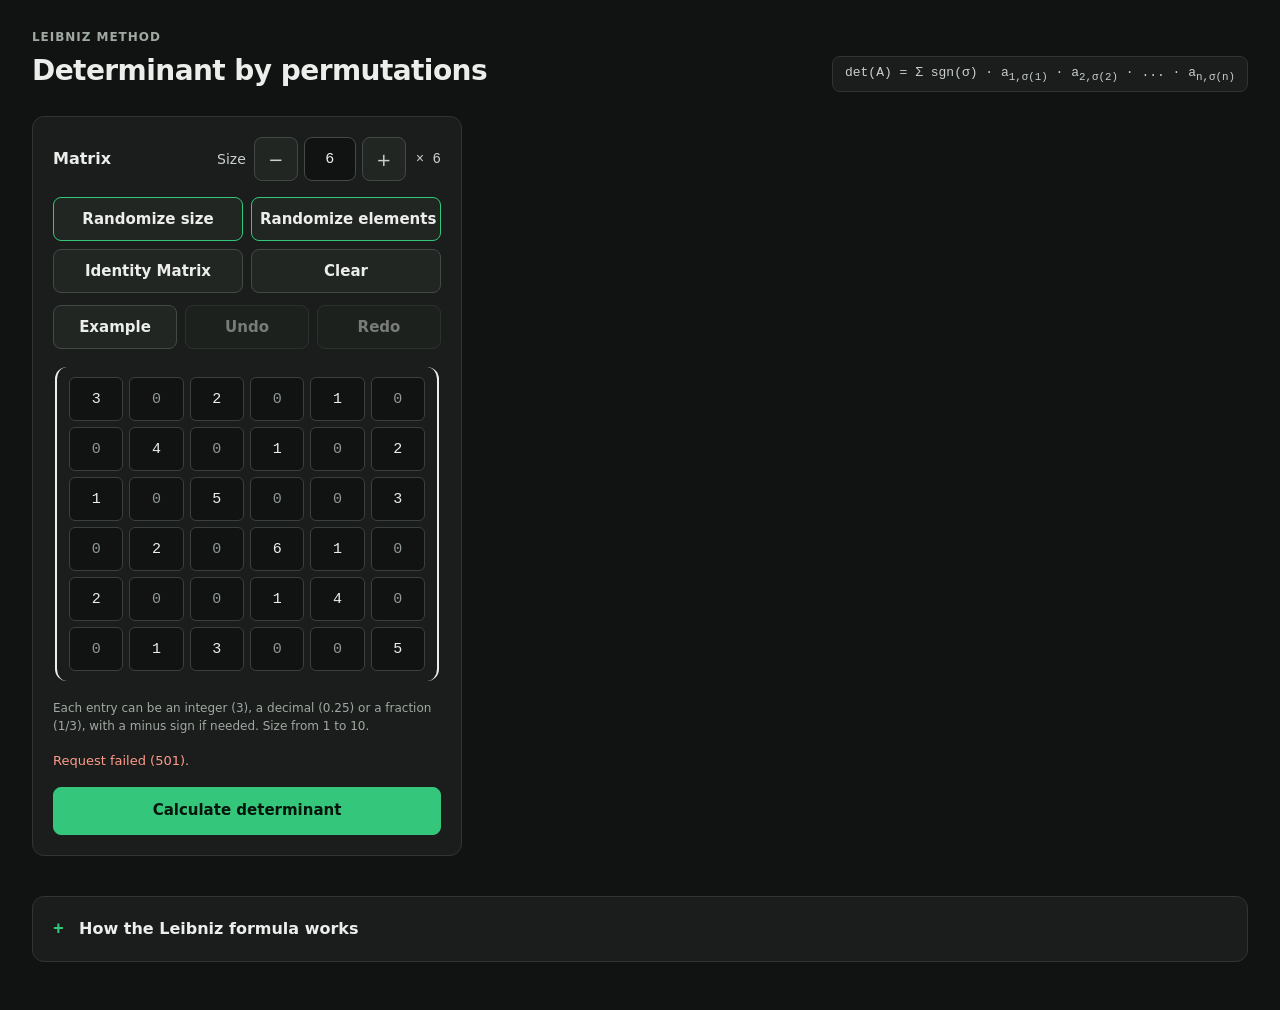
==== determinant-app/static/index.html @ 1ef82ac1 "Add files via upload" ====
<!doctype html>
<!-- Single page UI for the Leibniz determinant viewer. Markup only: script.js (jQuery) looks elements up
     by id and fills them, toggling the hidden attribute to show or hide blocks; style.css provides all styling,
     including the layout variables script.js sets at runtime. Ids driven by script.js are noted per section. -->
<html lang="en">
<head>
<meta charset="utf-8">
<meta name="viewport" content="width=device-width, initial-scale=1">
<meta name="color-scheme" content="dark">
<title>Leibniz Determinant</title>
<link rel="icon" href="data:,">
<link rel="stylesheet" href="style.css">
</head>
<body>
<div class="app">
  <!-- Masthead: static title and the Leibniz formula. Not touched by script.js. -->
  <header class="masthead">
    <div>
      <div class="eyebrow">Leibniz method</div>
      <h1>Determinant by permutations</h1>
    </div>
    <div class="formula" aria-label="Leibniz formula">det(A) = &Sigma; sgn(&sigma;) &middot; a<sub>1,&sigma;(1)</sub> &middot; a<sub>2,&sigma;(2)</sub> &middot; ... &middot; a<sub>n,&sigma;(n)</sub></div>
  </header>

  <!-- Hero result: determinant (#det-value, #det-alt), count chips (#chips), stale badge and fraction/decimal toggle (#mode-seg). Filled by renderResult(); hidden until a calculation succeeds. -->
  <section class="hero" id="result" aria-live="polite" aria-labelledby="hero-label" hidden>
    <div class="hero-main">
      <div class="hero-label">
        <span id="hero-label">Determinant</span>
        <span class="badge" id="hero-stale" hidden>Out of date, press Calculate</span>
      </div>
      <div class="hero-value"><span class="eq">det(A) =</span><output id="det-value"></output></div>
      <div class="hero-alt" id="det-alt" hidden></div>
    </div>
    <div class="hero-side">
      <div class="chips" id="chips"></div>
      <div class="mode" id="mode-wrap" hidden>
        <div class="mode-row">
          <span>Show values as</span>
          <div class="segmented" id="mode-seg" role="group" aria-label="Number format">
            <button type="button" data-mode="frac" aria-pressed="false">Fractions</button>
            <button type="button" data-mode="dec" aria-pressed="false">Decimals</button>
          </div>
        </div>
        <div class="note" id="mode-note"></div>
      </div>
    </div>
  </section>

  <div class="layout">
    <div class="left" id="left">
      <!-- Matrix card: size control, toolbar and the grid. Cells are inputs built by buildGrid(); layout() sizes them; refreshGrid() marks the cells picked by the selected term. -->
      <section class="card" aria-labelledby="matrix-title">
        <div class="card-head">
          <h2 id="matrix-title">Matrix</h2>
          <div class="size-control">
            <label for="size">Size</label>
            <button type="button" class="btn icon" id="size-down" aria-label="Decrease size">&minus;</button>
            <input id="size" class="size-input" type="text" inputmode="numeric" maxlength="2" value="6" aria-label="Matrix size, 1 to 10" autocomplete="off">
            <button type="button" class="btn icon" id="size-up" aria-label="Increase size">+</button>
            <span class="size-mult" id="size-mult">&times; 6</span>
          </div>
        </div>

        <!-- Toolbar: randomize, identity, clear, example, undo and redo buttons (#btn-*), wired at the bottom of script.js. -->
        <div class="toolbar">
          <button type="button" class="btn accent-outline" id="btn-rand-size">Randomize size</button>
          <button type="button" class="btn accent-outline" id="btn-rand-elements">Randomize elements</button>
          <button type="button" class="btn" id="btn-identity">Identity Matrix</button>
          <button type="button" class="btn" id="btn-clear">Clear</button>
        </div>
        <div class="toolbar toolbar-sub">
          <button type="button" class="btn" id="btn-example">Example</button>
          <button type="button" class="btn" id="btn-undo" aria-label="Undo (Ctrl+Z)" title="Undo (Ctrl+Z)" disabled>Undo</button>
          <button type="button" class="btn" id="btn-redo" aria-label="Redo (Ctrl+Y)" title="Redo (Ctrl+Y)" disabled>Redo</button>
        </div>

        <!-- Matrix grid: #matrix is filled by buildGrid() with n x n .cell inputs; its column count comes from the --n variable. -->
        <div class="matrix-wrap">
          <div class="matrix-bracket" id="matrix-bracket">
            <div class="matrix" id="matrix" role="group" aria-label="Matrix entries"></div>
          </div>
        </div>

        <p class="hint">Each entry can be an integer (3), a decimal (0.25) or a fraction (1/3), with a minus sign if needed. Size from 1 to 10.</p>
        <p class="error" id="error" role="alert" hidden></p>
        <p class="stale" id="stale" hidden>Edited since the last calculation. Press Calculate to refresh the result and steps.</p>
        <p class="pickline" id="picked" hidden><span class="swatch"></span><span id="picked-text"></span></p>

        <!-- Progress and cancel block: #progress is shown by startProgress() when a calculation runs past 300 ms and polls the progress API; #btn-cancel cancels; #cancelled reports the outcome. -->
        <p class="notice" id="cancelled" hidden>Calculation cancelled.</p>
        <button type="button" class="btn primary wide" id="btn-calc" title="Ctrl+Enter">Calculate determinant</button>
        <div class="progress" id="progress" hidden>
          <div class="progress-track" role="progressbar" aria-label="Calculation progress" aria-valuemin="0" aria-valuemax="100" aria-valuenow="0" id="progress-bar"><div class="progress-fill" id="progress-fill"></div></div>
          <div class="progress-row"><span id="progress-text">Calculating</span><button type="button" class="btn" id="btn-cancel">Cancel</button></div>
        </div>
      </section>

    </div>

    <!-- Steps card: the permutation viewer. Hidden until a result exists; renderResult() shows it and loadPage() fills it through renderSteps(). -->
    <section class="card steps" id="viewer" aria-labelledby="steps-title" hidden>
      <div class="card-head baseline">
        <h2 id="steps-title">Permutation steps</h2>
        <span class="muted" id="steps-sub"></span>
      </div>

      <!-- Step controls: rows per page (#size-seg) and the nonzero-only switch (#nz-switch). Both reload page 1 via loadPage(). -->
      <div class="controls">
        <div class="control">
          <span>Rows per page</span>
          <div class="segmented" id="size-seg" role="group" aria-label="Rows per page">
            <button type="button" data-size="100" aria-pressed="true">100</button>
            <button type="button" data-size="250" aria-pressed="false">250</button>
            <button type="button" data-size="500" aria-pressed="false">500</button>
            <button type="button" data-size="1000" aria-pressed="false">1,000</button>
          </div>
        </div>
        <div class="switch-wrap">
          <button type="button" class="switch" id="nz-switch" role="switch" aria-checked="false">
            <span class="track"><span class="knob"></span></span>
            <span>Nonzero terms only</span>
          </button>
        </div>
      </div>

      <!-- Jump box: type a permutation to open its page; jumpToPermutation() ranks it in the browser and reports problems in #jump-note. -->
      <div class="jump-perm">
        <label for="jump-perm">Go to permutation</label>
        <input id="jump-perm" type="text" inputmode="numeric" maxlength="40" placeholder="e.g. 3 1 2" autocomplete="off" spellcheck="false">
        <button type="button" class="btn" id="jump-go">Go</button>
        <span class="note" id="jump-note" role="status"></span>
      </div>

      <!-- Strip: 40 bars of subtotals across all terms, filled by renderStrip(). Clicking a bar loads the page containing that slice. -->
      <div class="strip-wrap" id="strip-wrap">
        <div class="note" id="strip-caption"></div>
        <div class="strip" id="strip"></div>
      </div>

      <!-- Detail panel: factors, product and term of the selected row, filled by renderDetail(). -->
      <div class="detail" id="detail" aria-live="polite">
        <div class="detail-head">
          <strong id="detail-title"></strong>
          <span class="mono muted-strong" id="detail-meta"></span>
        </div>
        <div class="factor-chips" id="detail-chips"></div>
        <div class="mono detail-line" id="detail-line"></div>
        <div class="note" id="detail-zero" hidden>One factor is zero, so this term contributes nothing to the sum.</div>
      </div>

      <!-- Terms table: #steps-body holds one page of row buttons built by renderSteps(); the column widths come from the --idx-w, --perm-w, --term-w, --min-w and --table-h variables it sets. -->
      <div class="table-box" id="table-box">
        <div class="table-inner" id="table-inner">
          <div class="row head" aria-hidden="true">
            <span class="r">#</span>
            <span class="perm">Permutation</span>
            <span class="sg">Sign</span>
            <span class="prod">Product</span>
            <span class="r">Term</span>
          </div>
          <div class="body" id="steps-body" role="group" aria-label="Permutation terms. Use the up and down arrow keys to move between rows."></div>
        </div>
        <div class="loading" id="loading" hidden>Loading</div>
      </div>

      <!-- Export row: copy the visible page (#btn-copy) or download the CSV (#btn-export); messages go to #export-note. -->
      <div class="export-row">
        <button type="button" class="btn" id="btn-copy">Copy this page</button>
        <button type="button" class="btn" id="btn-export">Download CSV</button>
        <span class="note" id="export-note" role="status"></span>
      </div>

      <!-- Pager: first, previous, page box, next, last, plus the shown range and running total. State is set at the end of renderSteps(). -->
      <div class="pager-row">
        <nav class="pager" aria-label="Step pagination">
          <button type="button" class="btn" id="pg-first">First</button>
          <button type="button" class="btn" id="pg-prev">Previous</button>
          <label class="jump">Page
            <input id="pg-input" type="text" inputmode="numeric" maxlength="7" aria-label="Go to page" autocomplete="off">
            of <span id="pg-total">1</span>
          </label>
          <button type="button" class="btn" id="pg-next">Next</button>
          <button type="button" class="btn" id="pg-last">Last</button>
        </nav>
        <div class="range">
          <div id="range"></div>
          <div class="mono" id="running"></div>
        </div>
      </div>
    </section>
  </div>
    <!-- Teaching panel: collapsible explanation of the formula. renderLearn() fills #learn-term, #learn-expansion and #growth. -->
    <section class="card learn" id="learn" aria-labelledby="learn-title">
      <details id="learn-details">
        <summary><h2 id="learn-title">How the Leibniz formula works</h2></summary>
        <div class="learn-body">
          <ol class="learn-steps">
            <li>Choose one entry from every row so that no two chosen entries share a column. Each such choice is a permutation: the list of column numbers, one per row.</li>
            <li>Multiply the chosen entries. That product is the permutation's term, apart from its sign.</li>
            <li>Count the inversions: pairs of rows where the earlier row picked a later column. An even count gives a plus sign, an odd count a minus sign.</li>
            <li>Add up the signed terms for all n! permutations. The sum is the determinant.</li>
          </ol>
          <div class="learn-block" id="learn-term"></div>
          <div class="learn-block" id="learn-expansion"></div>
          <div class="learn-block">
            <h3>Why this method gets slow</h3>
            <p class="note">There are n! permutations, so the work grows faster than any power of n. Gaussian elimination needs roughly n&sup3; operations, which is why this app uses elimination only as a cross-check.</p>
            <div class="growth" id="growth"></div>
          </div>
        </div>
      </details>
    </section>
</div>

<script src="jquery.min.js"></script>
<script src="script.js"></script>
</body>
</html>
---- determinant-app/static/style.css ----
/* Styles for the Leibniz determinant page (index.html), a dark green theme.
   All colors, fonts and sizes that change come from CSS variables declared on :root below.
   Some layout variables (--left-w, --gap, --cell-font, --idx-w, --perm-w, --term-w, --min-w, --table-h)
   are only defaults: script.js overwrites them on the document element at runtime as the matrix size and
   the loaded rows change, and sets --n on #matrix. At 720px and narrower, the last media query
   reflows the table rows and tightens padding for phones. */
:root {
  color-scheme: dark;
  /* Surfaces, from page background up to raised panels, and border strengths */
  --bg: #111312;
  --surface: #1a1d1b;
  --surface-2: #222623;
  --surface-3: #262b28;
  --inset: #151816;
  --border: #2f3531;
  --border-strong: #434a45;
  --field-border: #3a413c;
  /* Text tones from primary to muted; --zero dims terms that are zero */
  --text: #eceeec;
  --text-soft: #c9d0cb;
  --muted: #a0a9a2;
  --zero: #8f9992;
  /* Green accent for actions and selection, and its ink and focus-ring colors */
  --accent: #34c77b;
  --accent-ink: #06150c;
  --accent-focus: #7be0ab;
  /* Status colors: positive and negative terms, warnings, errors */
  --pos: #5fd38d;
  --neg: #f28b6e;
  --warn: #f2c46b;
  --danger: #ff9b8a;
  /* Font stacks */
  --sans: system-ui, -apple-system, "Segoe UI", Roboto, sans-serif;
  --mono: ui-monospace, "SF Mono", Menlo, Consolas, "Liberation Mono", monospace;
  /* Layout defaults that script.js overrides: matrix card width, cell gap and font, table column widths, min table width, table height */
  --left-w: 430px;
  --gap: 6px;
  --cell-font: 15px;
  --idx-w: 64px;
  --perm-w: 130px;
  --term-w: 110px;
  --min-w: 640px;
  --table-h: 420px;
}

/* Base resets and shared defaults */
* { box-sizing: border-box; }

[hidden] { display: none !important; }

body {
  margin: 0;
  background: var(--bg);
  color: var(--text);
  font: 15px/1.5 var(--sans);
}

button, input, select { font: inherit; color: inherit; }

button:focus-visible,
input:focus-visible {
  outline: 2px solid var(--accent-focus);
  outline-offset: 2px;
}

button:disabled { opacity: 0.45; cursor: not-allowed; }

.mono { font-family: var(--mono); }

/* Page shell */
.app {
  min-height: 100vh;
  padding: 28px 32px 48px;
  display: flex;
  flex-direction: column;
  gap: 24px;
}

/* Masthead: title and formula */
.masthead {
  display: flex;
  flex-wrap: wrap;
  align-items: flex-end;
  justify-content: space-between;
  gap: 16px;
}
.eyebrow { font-size: 12px; font-weight: 600; letter-spacing: 0.08em; text-transform: uppercase; color: var(--muted); }
h1 { margin: 4px 0 0; font-size: 28px; font-weight: 700; letter-spacing: -0.02em; }
h2 { margin: 0; font-size: 16px; font-weight: 600; }
.formula {
  font: 13px var(--mono);
  color: var(--text-soft);
  background: var(--surface);
  border: 1px solid var(--border);
  border-radius: 8px;
  padding: 8px 12px;
}

/* Two column layout: matrix card on the left, steps card filling the rest */
.layout { display: flex; flex-wrap: wrap; gap: 24px; align-items: flex-start; }

.left {
  flex: 0 1 var(--left-w);
  min-width: min(100%, 360px);
  max-width: 100%;
  display: flex;
  flex-direction: column;
  gap: 24px;
}

/* Card container shared by matrix, steps and teaching panel */
.card {
  background: var(--surface);
  border: 1px solid var(--border);
  border-radius: 12px;
  padding: 20px;
  display: flex;
  flex-direction: column;
  gap: 16px;
}

.steps { flex: 999 1 520px; min-width: 0; }

.card-head { display: flex; flex-wrap: wrap; align-items: center; justify-content: space-between; gap: 12px; }
.card-head.baseline { align-items: baseline; }
.muted { color: var(--muted); font-size: 13px; }
.muted-strong { color: var(--text-soft); font-size: 13px; }
.note { font-size: 12px; color: var(--muted); }

/* Buttons */
.btn {
  min-height: 44px;
  padding: 0 16px;
  background: var(--surface-2);
  border: 1px solid var(--border-strong);
  border-radius: 8px;
  cursor: pointer;
}
.btn:hover:not(:disabled) { border-color: var(--accent); }
.btn.accent-outline { border-color: var(--accent); font-weight: 600; }
.btn.icon { width: 44px; padding: 0; font-size: 18px; }
.btn.primary { background: var(--accent); border-color: var(--accent); color: var(--accent-ink); font-weight: 700; min-height: 48px; }
.btn.primary:hover:not(:disabled) { filter: brightness(1.08); }
.btn.wide { width: 100%; }

/* Size control and text inputs */
.size-control { display: flex; align-items: center; gap: 6px; font-size: 14px; color: var(--text-soft); }
.size-control label { margin-right: 2px; }
.size-input, .jump input, .jump-perm input {
  height: 44px;
  text-align: center;
  font: 500 15px var(--mono);
  background: var(--bg);
  color: var(--text);
  border: 1px solid var(--border-strong);
  border-radius: 8px;
}
.size-input { width: 52px; }
.size-input[aria-invalid="true"] { border-color: var(--danger); }
.size-mult { font-family: var(--mono); margin-left: 4px; }

/* Matrix toolbar grids */
.toolbar { display: grid; grid-template-columns: repeat(2, minmax(0, 1fr)); gap: 8px; }
.toolbar .btn { width: 100%; height: 44px; padding-left: 8px; padding-right: 8px; white-space: nowrap; font-weight: 600; font-size: 15px; }
.toolbar-sub { grid-template-columns: repeat(3, minmax(0, 1fr)); margin-top: -4px; }

/* Matrix bracket and grid; column count comes from --n */
.matrix-wrap { padding: 2px; }
.matrix-bracket {
  width: 100%;
  padding: 10px 12px;
  border-left: 2px solid var(--text);
  border-right: 2px solid var(--text);
  border-radius: 12px;
}
.matrix { display: grid; grid-template-columns: repeat(var(--n, 6), minmax(0, 1fr)); gap: var(--gap); }

/* Matrix cells and their states (zero, picked by the selected term, invalid) */
.cell {
  width: 100%;
  min-width: 0;
  height: 44px;
  padding: 0;
  text-align: center;
  font: 500 var(--cell-font) var(--mono);
  background: var(--bg);
  color: var(--text);
  border: 1px solid var(--field-border);
  border-radius: 6px;
}
.cell.zero { color: var(--zero); }
.cell.picked { background: var(--accent); border-color: var(--accent); color: var(--accent-ink); font-weight: 700; }
.cell.invalid { border-color: var(--danger); color: var(--danger); }

/* Messages under the matrix: hint, error, stale warning, picked-cell legend */
.hint { margin: 0; font-size: 12px; color: var(--muted); }
.error { margin: 0; font-size: 13px; color: var(--danger); }
.stale { margin: 0; font-size: 13px; color: var(--warn); }
.pickline { margin: 0; display: flex; align-items: center; gap: 8px; font-size: 13px; color: var(--text-soft); }
.swatch { width: 14px; height: 14px; border-radius: 4px; background: var(--accent); flex: none; }

/* Hero result: determinant value, stale badge, chips */
.hero {
  display: flex;
  flex-wrap: wrap;
  align-items: center;
  justify-content: space-between;
  gap: 20px 32px;
  padding: 22px 28px;
  background: color-mix(in srgb, var(--accent) 9%, var(--surface));
  border: 1px solid color-mix(in srgb, var(--accent) 45%, var(--border));
  border-radius: 14px;
  transition: opacity 0.15s;
}
.hero-main { flex: 1 1 360px; min-width: 0; display: flex; flex-direction: column; gap: 6px; }
.hero-label { display: flex; flex-wrap: wrap; align-items: center; gap: 10px; font-size: 13px; font-weight: 600; letter-spacing: 0.04em; text-transform: uppercase; color: var(--text-soft); }
.badge { font-size: 12px; font-weight: 600; letter-spacing: 0; text-transform: none; padding: 3px 10px; border-radius: 999px; background: color-mix(in srgb, var(--warn) 18%, var(--surface)); color: var(--warn); }
.hero-value { display: flex; flex-wrap: wrap; align-items: baseline; gap: 6px 16px; min-width: 0; }
.eq { font: 500 22px var(--mono); color: var(--muted); }
#det-value {
  font: 700 56px/1.1 var(--mono);
  letter-spacing: -0.02em;
  overflow-wrap: anywhere;
  min-width: 0;
}
.hero-alt { font: 500 15px var(--mono); color: var(--text-soft); }
.hero-side { flex: 0 1 420px; display: flex; flex-direction: column; gap: 12px; align-items: flex-start; }
.hero.outdated #det-value, .hero.outdated .hero-alt { opacity: 0.45; }
body.busy .hero { opacity: 0.6; }
.chips { display: flex; flex-wrap: wrap; gap: 8px; }
.chip { font-size: 12px; padding: 4px 10px; border-radius: 999px; background: var(--surface-3); color: var(--text-soft); }

/* Fraction and decimal toggle and the segmented button style */
.mode { display: flex; flex-direction: column; gap: 8px; }
.mode-row, .control { display: flex; align-items: center; gap: 10px; font-size: 13px; color: var(--text-soft); }

.segmented { display: flex; border: 1px solid var(--border-strong); border-radius: 8px; overflow: hidden; }
.segmented button {
  min-height: 44px;
  min-width: 52px;
  padding: 0 12px;
  border: 0;
  background: var(--surface-2);
  font-weight: 600;
  font-size: 13px;
  cursor: pointer;
}
.segmented button[aria-pressed="true"] { background: var(--accent); color: var(--accent-ink); }

/* Step controls: rows per page and the nonzero switch */
.controls { display: flex; flex-wrap: wrap; align-items: center; justify-content: space-between; gap: 12px 24px; }
.switch-wrap { display: flex; flex-direction: column; align-items: flex-end; }
.switch { display: flex; align-items: center; gap: 10px; min-height: 44px; padding: 0 4px; background: transparent; border: 0; font-size: 14px; cursor: pointer; }
.track { position: relative; width: 40px; height: 24px; border-radius: 999px; background: #6b736d; flex: none; }
.knob { position: absolute; top: 3px; left: 3px; width: 18px; height: 18px; border-radius: 50%; background: #fff; transition: left 0.12s; }
.switch[aria-checked="true"] .track { background: var(--accent); }
.switch[aria-checked="true"] .knob { left: 19px; }

/* Strip of subtotal bars */
.strip-wrap { display: flex; flex-direction: column; gap: 6px; }
.strip { display: flex; gap: 3px; height: 64px; border-bottom: 1px solid var(--border-strong); }
.bar {
  flex: 1 1 0;
  min-width: 0;
  padding: 0;
  border: 0;
  border-radius: 3px;
  background: transparent;
  cursor: pointer;
  display: flex;
  flex-direction: column;
}
.bar.on { background: color-mix(in srgb, var(--accent) 18%, var(--surface)); }
.bar .half { flex: 1; display: flex; }
.bar .up { align-items: flex-end; }
.bar .down { align-items: flex-start; }
.bar i { display: block; width: 100%; }
.bar .up i { background: var(--pos); border-radius: 2px 2px 0 0; }
.bar .down i { background: var(--neg); border-radius: 0 0 2px 2px; }

/* Detail panel for the selected term */
.detail {
  border: 1px solid var(--border);
  border-radius: 8px;
  background: var(--inset);
  padding: 14px 16px;
  display: flex;
  flex-direction: column;
  gap: 10px;
}
.detail-head { display: flex; flex-wrap: wrap; align-items: baseline; justify-content: space-between; gap: 6px 16px; font-size: 13px; }
.factor-chips { display: flex; flex-wrap: wrap; gap: 6px; }
.factor-chips span { font: 500 12px var(--mono); padding: 4px 8px; border-radius: 6px; background: var(--surface-3); }
.factor-chips span.z { color: var(--zero); }
.detail-line { font-size: 13px; font-weight: 500; overflow-wrap: anywhere; }
.detail-line b { font-weight: 700; }

/* Terms table: header, row buttons, columns sized by script.js variables, loading overlay */
.table-box { position: relative; border: 1px solid var(--border); border-radius: 8px; overflow-x: auto; }
.table-inner { min-width: var(--min-w); }
.row {
  display: grid;
  grid-template-columns: var(--idx-w) var(--perm-w) 32px minmax(100px, 1fr) var(--term-w);
  gap: 10px;
  padding: 0 14px;
  align-items: center;
}
.row .r { text-align: right; padding-right: 10px; }
button.row .r { color: var(--muted); }
.row.head {
  height: 36px;
  background: var(--surface-2);
  font-size: 12px;
  font-weight: 600;
  color: var(--muted);
  border-radius: 8px 8px 0 0;
}
.body { max-height: var(--table-h); overflow-y: auto; }
button.row {
  width: 100%;
  min-height: 40px;
  text-align: left;
  white-space: nowrap;
  border: 0;
  border-bottom: 1px solid var(--surface-3);
  background: var(--surface);
  font: 500 13px var(--mono);
  cursor: pointer;
}
button.row:hover { background: color-mix(in srgb, var(--accent) 7%, var(--surface)); }
button.row.on { background: color-mix(in srgb, var(--accent) 18%, var(--surface)); }
button.row.zero { color: var(--zero); font-weight: 400; }
.row .prod, .row .term { min-width: 0; overflow: hidden; text-overflow: ellipsis; }
.row .term { text-align: right; font-weight: 700; }
.row .pos { color: var(--pos); font-weight: 700; }
.row .neg { color: var(--neg); font-weight: 700; }
.row.zero .pos, .row.zero .neg { color: var(--zero); }

.loading { position: absolute; inset: 0; display: grid; place-items: center; background: color-mix(in srgb, var(--surface) 70%, transparent); color: var(--muted); }

/* Pager and range text */
.pager-row { display: flex; flex-wrap: wrap; align-items: center; justify-content: space-between; gap: 12px 24px; }
.pager { display: flex; flex-wrap: wrap; align-items: center; gap: 8px; }
.jump { display: flex; align-items: center; gap: 6px; padding: 0 6px; font-size: 14px; color: var(--text-soft); }
.jump input { width: 64px; font-size: 14px; }
.range { font-size: 13px; color: var(--text-soft); text-align: right; }
.range .mono { overflow-wrap: anywhere; }

/* Busy state while a calculation runs */
body.busy #btn-calc { opacity: 0.6; cursor: progress; }

/* Jump box and export row */
.jump-perm, .export-row { display: flex; flex-wrap: wrap; align-items: center; gap: 8px 10px; font-size: 14px; color: var(--text-soft); }
.jump-perm input { width: 150px; font-size: 14px; }
.export-row .note, .jump-perm .note { flex: 1 1 200px; }
.jump-perm .note.bad { color: var(--warn); }

/* Teaching panel */
.learn { margin-top: 16px; }
.learn summary { cursor: pointer; list-style: none; display: flex; align-items: center; gap: 10px; }
.learn summary::-webkit-details-marker { display: none; }
.learn summary::before { content: "+"; font: 700 18px var(--mono); color: var(--accent); width: 16px; }
.learn details[open] summary::before { content: "-"; }
.learn h2 { margin: 0; }
.learn h3 { margin: 0 0 6px; font-size: 14px; }
.learn-body { display: flex; flex-direction: column; gap: 18px; margin-top: 16px; font-size: 14px; color: var(--text-soft); }
.learn-steps { margin: 0; padding-left: 20px; display: flex; flex-direction: column; gap: 6px; }
.learn-block { padding: 12px 14px; border: 1px solid var(--border); border-radius: 8px; background: var(--inset); }
.learn-block:empty { display: none; }
.learn-block p { margin: 0 0 8px; overflow-wrap: anywhere; }
.ex-row { display: flex; flex-wrap: wrap; gap: 4px 12px; font: 500 13px var(--mono); padding: 4px 0; border-bottom: 1px solid var(--surface-3); }
.ex-row .pos { color: var(--pos); font-weight: 700; }
.ex-row .neg { color: var(--neg); font-weight: 700; }
.ex-row.zero { color: var(--zero); }
.ex-sum { padding-top: 8px; font: 700 13px var(--mono); color: var(--text); overflow-wrap: anywhere; }
.growth { display: grid; grid-template-columns: repeat(auto-fill, minmax(120px, 1fr)); gap: 6px; margin-top: 8px; }
.growth div { padding: 6px 8px; border-radius: 6px; background: var(--surface-3); font: 500 12px var(--mono); }
.growth div.now { outline: 1px solid var(--accent); color: var(--text); }

/* Progress bar and cancel row */
.progress { display: flex; flex-direction: column; gap: 8px; }
.progress-track { height: 6px; border-radius: 3px; background: var(--surface-3); overflow: hidden; }
.progress-fill { height: 100%; width: 0; background: var(--accent); transition: width 0.2s linear; }
.progress-row { display: flex; align-items: center; justify-content: space-between; gap: 12px; font-size: 13px; color: var(--text-soft); }
.progress-row .btn { min-height: 36px; }
.notice { margin: 0; font-size: 13px; color: var(--text-soft); }


/* Phone layout: smaller type, and each table row becomes two lines with the product under the permutation */
@media (max-width: 720px) {
  .toolbar .btn { font-size: 14px; padding-left: 4px; padding-right: 4px; }
  .app { padding: 20px 16px 40px; }
  .card { padding: 16px; }
  .hero { padding: 18px 16px; }
  .eq { font-size: 18px; }
  #det-value { font-size: 40px; }
  .row { grid-template-columns: var(--idx-w) minmax(0, 1fr) 36px fit-content(45%); gap: 0 10px; }
  button.row .term { grid-row: 1; grid-column: 4; }
  button.row { padding-top: 6px; padding-bottom: 6px; }
  button.row .prod {
    grid-row: 2;
    grid-column: 1 / -1;
    white-space: normal;
    overflow: visible;
    overflow-wrap: anywhere;
    font-size: 12px;
    font-weight: 400;
    color: var(--text-soft);
    padding-left: var(--idx-w);
    margin-top: 2px;
  }
  button.row.zero .prod { color: var(--zero); }
  .row.head .prod { display: none; }
  .table-inner { min-width: 0; }
  .range { text-align: left; }
}
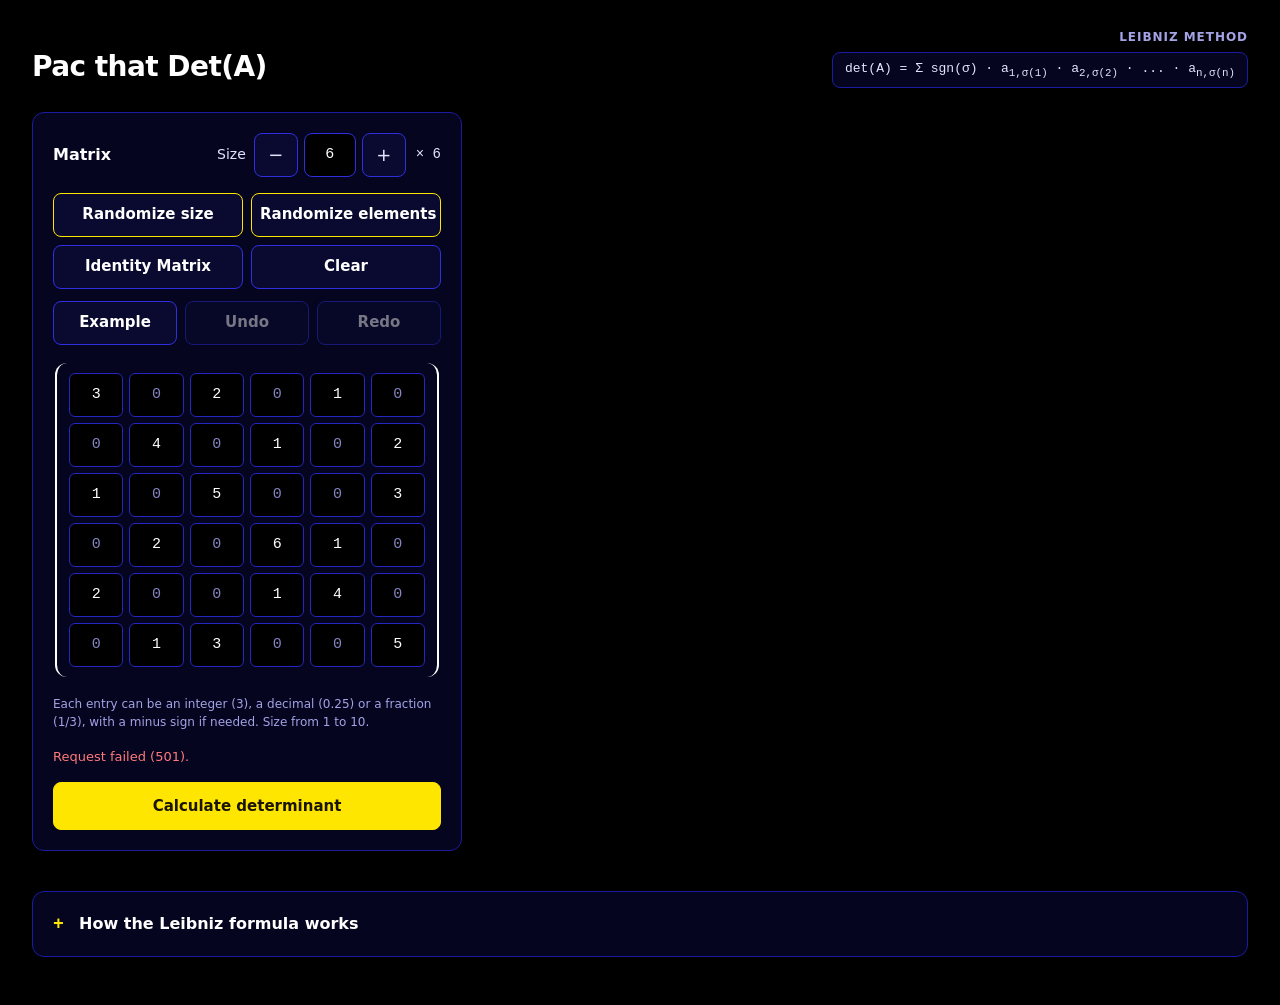
==== commit 52ae09dd: "Add files via upload" ====
--- a/determinant-app/static/index.html
+++ b/determinant-app/static/index.html
@@ -7,7 +7,7 @@
 <meta charset="utf-8">
 <meta name="viewport" content="width=device-width, initial-scale=1">
 <meta name="color-scheme" content="dark">
-<title>Leibniz Determinant</title>
+<title>Pac that Det(A)</title>
 <link rel="icon" href="data:,">
 <link rel="stylesheet" href="style.css">
 </head>
@@ -15,11 +15,11 @@
 <div class="app">
   <!-- Masthead: static title and the Leibniz formula. Not touched by script.js. -->
   <header class="masthead">
-    <div>
+    <h1>Pac that Det(A)</h1>
+    <div class="formula-wrap">
       <div class="eyebrow">Leibniz method</div>
-      <h1>Determinant by permutations</h1>
-    </div>
-    <div class="formula" aria-label="Leibniz formula">det(A) = &Sigma; sgn(&sigma;) &middot; a<sub>1,&sigma;(1)</sub> &middot; a<sub>2,&sigma;(2)</sub> &middot; ... &middot; a<sub>n,&sigma;(n)</sub></div>
+      <div class="formula" aria-label="Leibniz formula">det(A) = &Sigma; sgn(&sigma;) &middot; a<sub>1,&sigma;(1)</sub> &middot; a<sub>2,&sigma;(2)</sub> &middot; ... &middot; a<sub>n,&sigma;(n)</sub></div>
+    </div>
   </header>
 
   <!-- Hero result: determinant (#det-value, #det-alt), count chips (#chips), stale badge and fraction/decimal toggle (#mode-seg). Filled by renderResult(); hidden until a calculation succeeds. -->
@@ -34,6 +34,8 @@
     </div>
     <div class="hero-side">
       <div class="chips" id="chips"></div>
+      <!-- Link to solution.html, which reads the matrix saved by script.js (saveSolution) after each calculation. Shown by renderResult(). -->
+      <a class="btn primary" id="open-solution" href="solution.html" hidden>Open the solution page</a>
       <div class="mode" id="mode-wrap" hidden>
         <div class="mode-row">
           <span>Show values as</span>
@@ -105,7 +107,7 @@
         <span class="muted" id="steps-sub"></span>
       </div>
 
-      <!-- Step controls: rows per page (#size-seg) and the nonzero-only switch (#nz-switch). Both reload page 1 via loadPage(). -->
+      <!-- Step controls: rows per page (#size-seg), sign filter (#sign-seg), order (#order-seg) and the nonzero-only switch (#nz-switch). All reload page 1 via loadPage(). A sign filter or a sort lists nonzero terms only, so it locks the switch on and hides the strip. -->
       <div class="controls">
         <div class="control">
           <span>Rows per page</span>
@@ -114,6 +116,22 @@
             <button type="button" data-size="250" aria-pressed="false">250</button>
             <button type="button" data-size="500" aria-pressed="false">500</button>
             <button type="button" data-size="1000" aria-pressed="false">1,000</button>
+          </div>
+        </div>
+        <div class="control">
+          <span>Show</span>
+          <div class="segmented" id="sign-seg" role="group" aria-label="Show terms by sign">
+            <button type="button" data-sign="all" aria-pressed="true">All</button>
+            <button type="button" data-sign="pos" aria-pressed="false">Positive</button>
+            <button type="button" data-sign="neg" aria-pressed="false">Negative</button>
+          </div>
+        </div>
+        <div class="control">
+          <span>Order</span>
+          <div class="segmented" id="order-seg" role="group" aria-label="Order of terms">
+            <button type="button" data-order="perm" aria-pressed="true">Permutation</button>
+            <button type="button" data-order="desc" aria-pressed="false">Highest first</button>
+            <button type="button" data-order="asc" aria-pressed="false">Lowest first</button>
           </div>
         </div>
         <div class="switch-wrap">
@@ -190,6 +208,7 @@
       </div>
     </section>
   </div>
+
     <!-- Teaching panel: collapsible explanation of the formula. renderLearn() fills #learn-term, #learn-expansion and #growth. -->
     <section class="card learn" id="learn" aria-labelledby="learn-title">
       <details id="learn-details">
@@ -213,6 +232,9 @@
     </section>
 </div>
 
+<!-- Hover popup: a small picture of the matrix with the permutation's picked entries lit. Positioned and filled by showPop(); decorative, so hidden from assistive technology. -->
+<div class="pop" id="pop" aria-hidden="true" hidden></div>
+
 <script src="jquery.min.js"></script>
 <script src="script.js"></script>
 </body>
--- a/determinant-app/static/style.css
+++ b/determinant-app/static/style.css
@@ -1,4 +1,4 @@
-/* Styles for the Leibniz determinant page (index.html), a dark green theme.
+/* Styles for the Leibniz determinant page (index.html), a Pac-Man theme: black field, maze-blue borders, yellow accent, ghost colors for status.
    All colors, fonts and sizes that change come from CSS variables declared on :root below.
    Some layout variables (--left-w, --gap, --cell-font, --idx-w, --perm-w, --term-w, --min-w, --table-h)
    are only defaults: script.js overwrites them on the document element at runtime as the matrix size and
@@ -7,28 +7,28 @@
 :root {
   color-scheme: dark;
   /* Surfaces, from page background up to raised panels, and border strengths */
-  --bg: #111312;
-  --surface: #1a1d1b;
-  --surface-2: #222623;
-  --surface-3: #262b28;
-  --inset: #151816;
-  --border: #2f3531;
-  --border-strong: #434a45;
-  --field-border: #3a413c;
+  --bg: #000000;
+  --surface: #050520;
+  --surface-2: #0a0a30;
+  --surface-3: #10103d;
+  --inset: #00000f;
+  --border: #1c1ca0;
+  --border-strong: #2f2fe0;
+  --field-border: #2626c0;
   /* Text tones from primary to muted; --zero dims terms that are zero */
-  --text: #eceeec;
-  --text-soft: #c9d0cb;
-  --muted: #a0a9a2;
-  --zero: #8f9992;
-  /* Green accent for actions and selection, and its ink and focus-ring colors */
-  --accent: #34c77b;
-  --accent-ink: #06150c;
-  --accent-focus: #7be0ab;
-  /* Status colors: positive and negative terms, warnings, errors */
-  --pos: #5fd38d;
-  --neg: #f28b6e;
-  --warn: #f2c46b;
-  --danger: #ff9b8a;
+  --text: #ffffff;
+  --text-soft: #e4e4ff;
+  --muted: #a3a3e6;
+  --zero: #8585c4;
+  /* Pac-Man yellow accent for actions and selection, and its ink and focus-ring colors */
+  --accent: #ffe600;
+  --accent-ink: #1a1500;
+  --accent-focus: #00ffff;
+  /* Status colors: positive terms cyan (Inky), negative red (Blinky), warnings orange (Clyde), errors pink-red */
+  --pos: #00ffff;
+  --neg: #ff4d4d;
+  --warn: #ffb852;
+  --danger: #ff7a7a;
   /* Font stacks */
   --sans: system-ui, -apple-system, "Segoe UI", Roboto, sans-serif;
   --mono: ui-monospace, "SF Mono", Menlo, Consolas, "Liberation Mono", monospace;
@@ -85,7 +85,9 @@
   gap: 16px;
 }
 .eyebrow { font-size: 12px; font-weight: 600; letter-spacing: 0.08em; text-transform: uppercase; color: var(--muted); }
-h1 { margin: 4px 0 0; font-size: 28px; font-weight: 700; letter-spacing: -0.02em; }
+h1 { margin: 0; font-size: 28px; font-weight: 700; letter-spacing: -0.02em; }
+.formula-wrap { display: flex; flex-direction: column; align-items: flex-start; gap: 6px; }
+.formula-wrap .eyebrow { align-self: flex-end; }
 h2 { margin: 0; font-size: 16px; font-weight: 600; }
 .formula {
   font: 13px var(--mono);
@@ -137,6 +139,7 @@
   cursor: pointer;
 }
 .btn:hover:not(:disabled) { border-color: var(--accent); }
+a.btn { display: inline-flex; align-items: center; justify-content: center; text-decoration: none; color: var(--text); }
 .btn.accent-outline { border-color: var(--accent); font-weight: 600; }
 .btn.icon { width: 44px; padding: 0; font-size: 18px; }
 .btn.primary { background: var(--accent); border-color: var(--accent); color: var(--accent-ink); font-weight: 700; min-height: 48px; }
@@ -251,7 +254,7 @@
 .controls { display: flex; flex-wrap: wrap; align-items: center; justify-content: space-between; gap: 12px 24px; }
 .switch-wrap { display: flex; flex-direction: column; align-items: flex-end; }
 .switch { display: flex; align-items: center; gap: 10px; min-height: 44px; padding: 0 4px; background: transparent; border: 0; font-size: 14px; cursor: pointer; }
-.track { position: relative; width: 40px; height: 24px; border-radius: 999px; background: #6b736d; flex: none; }
+.track { position: relative; width: 40px; height: 24px; border-radius: 999px; background: #3a3a8c; flex: none; }
 .knob { position: absolute; top: 3px; left: 3px; width: 18px; height: 18px; border-radius: 50%; background: #fff; transition: left 0.12s; }
 .switch[aria-checked="true"] .track { background: var(--accent); }
 .switch[aria-checked="true"] .knob { left: 19px; }
@@ -414,3 +417,88 @@
   .table-inner { min-width: 0; }
   .range { text-align: left; }
 }
+
+/* Hover popup over the terms table: matrix picture with the picked entries lit */
+.pop {
+  position: fixed;
+  z-index: 50;
+  box-sizing: border-box;
+  pointer-events: none;
+  padding: 14px 16px;
+  display: flex;
+  flex-direction: column;
+  gap: 10px;
+  background: var(--surface);
+  border: 1px solid var(--accent);
+  border-radius: 12px;
+  box-shadow: 0 16px 40px rgba(0, 0, 0, 0.55);
+}
+.pop[hidden] { display: none; }
+.pop-head { display: flex; align-items: baseline; justify-content: space-between; gap: 12px; font-size: 13px; font-weight: 600; white-space: pre; }
+.pop-head b { font-size: 12px; }
+.pop-grid { display: grid; gap: 3px; }
+.pc {
+  width: var(--pc);
+  height: var(--pc);
+  box-sizing: border-box;
+  display: flex;
+  align-items: center;
+  justify-content: center;
+  overflow: hidden;
+  border: 1px solid var(--border);
+  border-radius: 5px;
+  background: var(--bg);
+  color: var(--zero);
+  font: 400 var(--pf) var(--mono);
+}
+/* Lit entries in the hover popup take the four ghost colors in turn, one per row: Blinky, Pinky, Inky, Clyde */
+.pc.on { font-weight: 700; color: #000; }
+.pc.g0 { background: #ff4d4d; border-color: #ff4d4d; }
+.pc.g1 { background: #ffb8ff; border-color: #ffb8ff; }
+.pc.g2 { background: #00ffff; border-color: #00ffff; }
+.pc.g3 { background: #ffb852; border-color: #ffb852; }
+.pop-expr { font-size: 12px; color: var(--muted); overflow-wrap: anywhere; }
+.pop-term { font-size: 13px; color: var(--text-soft); }
+.pop .pos { color: var(--pos); }
+.pop .neg { color: var(--neg); }
+.pop .zero { color: var(--zero); }
+@media (hover: none) { .pop { display: none; } }
+
+/* Solution page (solution.html): four numbered steps and a result box */
+.sol { display: flex; flex-direction: column; gap: 20px; }
+.sol-top { display: flex; flex-wrap: wrap; align-items: center; justify-content: space-between; gap: 12px 24px; }
+.sol-title { display: flex; align-items: center; gap: 16px; }
+.sol-title h1 { margin: 0; font-size: 24px; letter-spacing: -0.02em; }
+.sol-badges { display: flex; flex-wrap: wrap; align-items: center; gap: 8px 16px; }
+.sol-status { margin: 0; font-size: 13px; color: var(--muted); }
+.sol-steps { display: flex; flex-direction: column; gap: 16px; }
+.sol-step { display: flex; flex-direction: column; gap: 14px; }
+.sol-step h2 { display: flex; align-items: center; gap: 12px; margin: 0; font-size: 16px; }
+.sol-num { flex: none; width: 28px; height: 28px; border-radius: 50%; border: 1px solid var(--accent); color: var(--accent); display: flex; align-items: center; justify-content: center; font: 700 13px var(--mono); }
+.sol-formula { font-size: 14px; color: var(--text-soft); overflow-wrap: anywhere; }
+.sol-terms { font: 400 22px/1.9 "Cambria Math", "STIX Two Math", "Latin Modern Math", Georgia, serif; overflow-wrap: break-word; }
+.sol-terms.sol-small { font-size: 17px; }
+.sol-terms.sol-left { text-align: left; }
+.sol-term { white-space: nowrap; }
+.sol-term.pos { color: var(--pos); }
+.sol-term.neg { color: var(--neg); }
+.sol-term.zero { color: var(--zero); }
+.sol-op { margin-right: 0.15em; }
+.sol-win { display: flex; flex-direction: column; gap: 12px; }
+.sol-win-row { display: flex; flex-wrap: wrap; align-items: center; gap: 8px; }
+.sol-goto { display: flex; align-items: center; gap: 8px; font-size: 13px; color: var(--text-soft); }
+.sol-goto input { width: 150px; height: 44px; padding: 0 10px; font: 500 14px var(--mono); background: var(--bg); border: 1px solid var(--border-strong); border-radius: 8px; }
+.sol-sums { display: flex; flex-wrap: wrap; gap: 12px; }
+.sol-sum { flex: 1 1 220px; min-width: 0; border: 1px solid var(--border); border-radius: 8px; background: var(--inset); padding: 12px 16px; }
+.sol-sum .mono { font-size: 18px; font-weight: 700; overflow-wrap: anywhere; }
+.sol-sum .pos { color: var(--pos); }
+.sol-sum .neg { color: var(--neg); }
+.sol-eq { font: 400 22px/1.5 "Cambria Math", "STIX Two Math", "Latin Modern Math", Georgia, serif; overflow-wrap: anywhere; }
+.sol-eq strong { color: var(--accent); }
+.sol-result { border-color: var(--accent); display: flex; flex-direction: column; gap: 8px; }
+.sol-det { font-size: 34px; font-weight: 700; letter-spacing: -0.02em; overflow-wrap: anywhere; color: var(--accent); }
+@media (max-width: 720px) {
+  .sol-terms, .sol-eq { font-size: 18px; }
+  .sol-terms.sol-small { font-size: 15px; }
+  .sol-det { font-size: 24px; }
+}
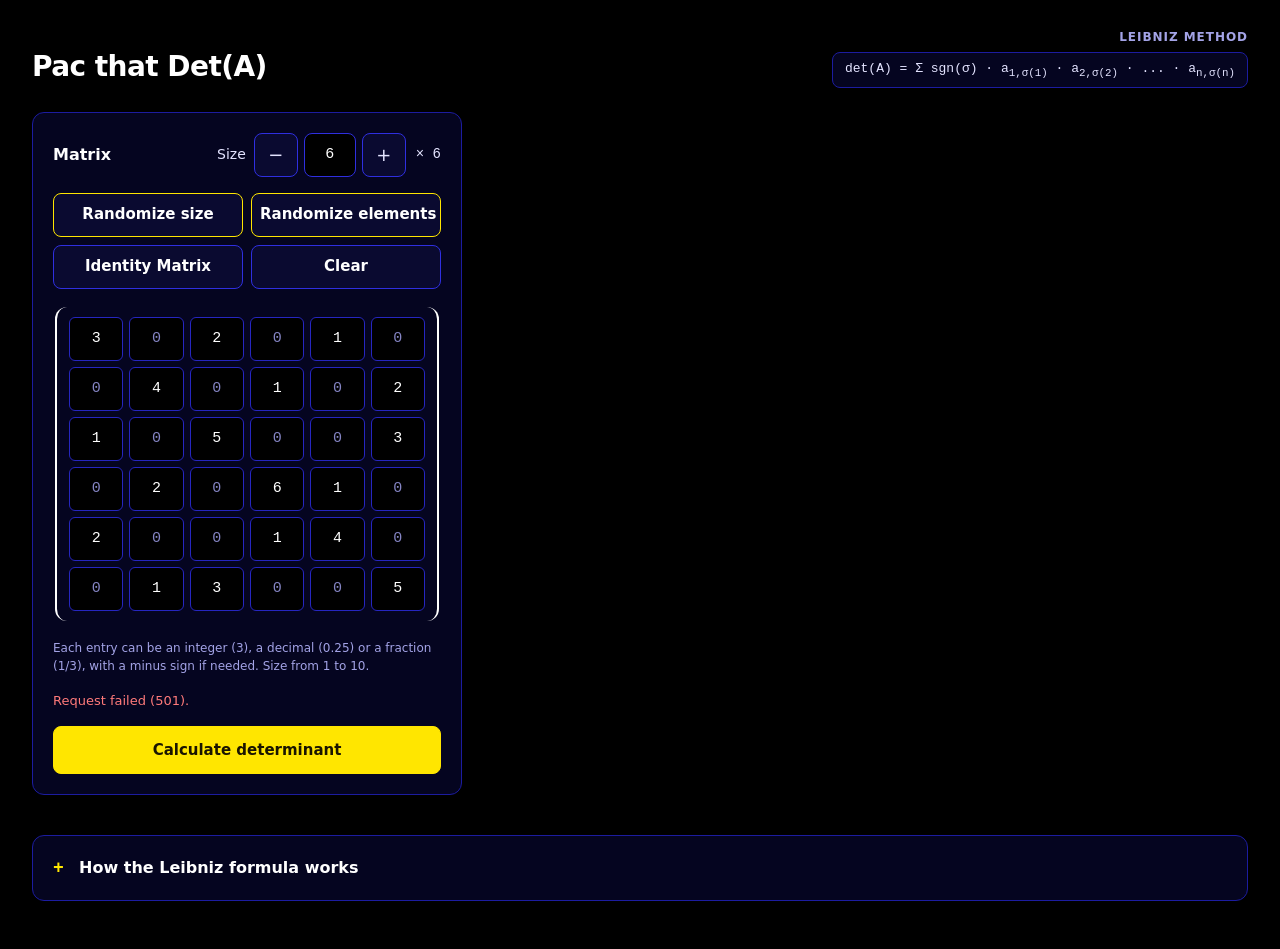
==== commit 5006d8a6: "Add files via upload" ====
--- a/determinant-app/static/index.html
+++ b/determinant-app/static/index.html
@@ -22,33 +22,6 @@
     </div>
   </header>
 
-  <!-- Hero result: determinant (#det-value, #det-alt), count chips (#chips), stale badge and fraction/decimal toggle (#mode-seg). Filled by renderResult(); hidden until a calculation succeeds. -->
-  <section class="hero" id="result" aria-live="polite" aria-labelledby="hero-label" hidden>
-    <div class="hero-main">
-      <div class="hero-label">
-        <span id="hero-label">Determinant</span>
-        <span class="badge" id="hero-stale" hidden>Out of date, press Calculate</span>
-      </div>
-      <div class="hero-value"><span class="eq">det(A) =</span><output id="det-value"></output></div>
-      <div class="hero-alt" id="det-alt" hidden></div>
-    </div>
-    <div class="hero-side">
-      <div class="chips" id="chips"></div>
-      <!-- Link to solution.html, which reads the matrix saved by script.js (saveSolution) after each calculation. Shown by renderResult(). -->
-      <a class="btn primary" id="open-solution" href="solution.html" hidden>Open the solution page</a>
-      <div class="mode" id="mode-wrap" hidden>
-        <div class="mode-row">
-          <span>Show values as</span>
-          <div class="segmented" id="mode-seg" role="group" aria-label="Number format">
-            <button type="button" data-mode="frac" aria-pressed="false">Fractions</button>
-            <button type="button" data-mode="dec" aria-pressed="false">Decimals</button>
-          </div>
-        </div>
-        <div class="note" id="mode-note"></div>
-      </div>
-    </div>
-  </section>
-
   <div class="layout">
     <div class="left" id="left">
       <!-- Matrix card: size control, toolbar and the grid. Cells are inputs built by buildGrid(); layout() sizes them; refreshGrid() marks the cells picked by the selected term. -->
@@ -71,11 +44,6 @@
           <button type="button" class="btn" id="btn-identity">Identity Matrix</button>
           <button type="button" class="btn" id="btn-clear">Clear</button>
         </div>
-        <div class="toolbar toolbar-sub">
-          <button type="button" class="btn" id="btn-example">Example</button>
-          <button type="button" class="btn" id="btn-undo" aria-label="Undo (Ctrl+Z)" title="Undo (Ctrl+Z)" disabled>Undo</button>
-          <button type="button" class="btn" id="btn-redo" aria-label="Redo (Ctrl+Y)" title="Redo (Ctrl+Y)" disabled>Redo</button>
-        </div>
 
         <!-- Matrix grid: #matrix is filled by buildGrid() with n x n .cell inputs; its column count comes from the --n variable. -->
         <div class="matrix-wrap">
@@ -98,6 +66,32 @@
         </div>
       </section>
 
+    <!-- Result card under the matrix card: determinant (#det-value, #det-alt), count chips (#chips), stale badge and fraction/decimal toggle (#mode-seg). Filled by renderResult(); hidden until a calculation succeeds. -->
+    <section class="hero" id="result" aria-live="polite" aria-labelledby="hero-label" hidden>
+      <div class="hero-main">
+        <div class="hero-label">
+          <span id="hero-label">Determinant</span>
+          <span class="badge" id="hero-stale" hidden>Out of date, press Calculate</span>
+        </div>
+        <div class="hero-value"><output id="det-value"></output></div>
+        <div class="hero-alt" id="det-alt" hidden></div>
+      </div>
+      <div class="hero-side">
+        <div class="chips" id="chips"></div>
+        <!-- Link to solution.html, which reads the matrix saved by script.js (saveSolution) after each calculation. Shown by renderResult(). -->
+        <a class="btn primary" id="open-solution" href="solution.html" hidden>Open the solution page</a>
+        <div class="mode" id="mode-wrap" hidden>
+          <div class="mode-row">
+            <span>Show values as</span>
+            <div class="segmented" id="mode-seg" role="group" aria-label="Number format">
+              <button type="button" data-mode="frac" aria-pressed="false">Fractions</button>
+              <button type="button" data-mode="dec" aria-pressed="false">Decimals</button>
+            </div>
+          </div>
+          <div class="note" id="mode-note"></div>
+        </div>
+      </div>
+    </section>
     </div>
 
     <!-- Steps card: the permutation viewer. Hidden until a result exists; renderResult() shows it and loadPage() fills it through renderSteps(). -->
--- a/determinant-app/static/style.css
+++ b/determinant-app/static/style.css
@@ -165,7 +165,6 @@
 /* Matrix toolbar grids */
 .toolbar { display: grid; grid-template-columns: repeat(2, minmax(0, 1fr)); gap: 8px; }
 .toolbar .btn { width: 100%; height: 44px; padding-left: 8px; padding-right: 8px; white-space: nowrap; font-weight: 600; font-size: 15px; }
-.toolbar-sub { grid-template-columns: repeat(3, minmax(0, 1fr)); margin-top: -4px; }
 
 /* Matrix bracket and grid; column count comes from --n */
 .matrix-wrap { padding: 2px; }
@@ -205,29 +204,26 @@
 /* Hero result: determinant value, stale badge, chips */
 .hero {
   display: flex;
-  flex-wrap: wrap;
-  align-items: center;
-  justify-content: space-between;
-  gap: 20px 32px;
-  padding: 22px 28px;
-  background: color-mix(in srgb, var(--accent) 9%, var(--surface));
-  border: 1px solid color-mix(in srgb, var(--accent) 45%, var(--border));
-  border-radius: 14px;
+  flex-direction: column;
+  gap: 14px;
+  padding: 20px;
+  background: var(--surface);
+  border: 1px solid var(--border);
+  border-radius: 12px;
   transition: opacity 0.15s;
 }
-.hero-main { flex: 1 1 360px; min-width: 0; display: flex; flex-direction: column; gap: 6px; }
-.hero-label { display: flex; flex-wrap: wrap; align-items: center; gap: 10px; font-size: 13px; font-weight: 600; letter-spacing: 0.04em; text-transform: uppercase; color: var(--text-soft); }
+.hero-main { min-width: 0; display: flex; flex-direction: column; gap: 4px; }
+.hero-label { display: flex; flex-wrap: wrap; align-items: center; gap: 10px; font-size: 13px; color: var(--muted); }
 .badge { font-size: 12px; font-weight: 600; letter-spacing: 0; text-transform: none; padding: 3px 10px; border-radius: 999px; background: color-mix(in srgb, var(--warn) 18%, var(--surface)); color: var(--warn); }
-.hero-value { display: flex; flex-wrap: wrap; align-items: baseline; gap: 6px 16px; min-width: 0; }
-.eq { font: 500 22px var(--mono); color: var(--muted); }
+.hero-value { display: flex; flex-wrap: wrap; align-items: baseline; min-width: 0; }
 #det-value {
-  font: 700 56px/1.1 var(--mono);
+  font: 700 44px/1.15 var(--mono);
   letter-spacing: -0.02em;
   overflow-wrap: anywhere;
   min-width: 0;
 }
-.hero-alt { font: 500 15px var(--mono); color: var(--text-soft); }
-.hero-side { flex: 0 1 420px; display: flex; flex-direction: column; gap: 12px; align-items: flex-start; }
+.hero-alt { font: 500 14px var(--mono); color: var(--text-soft); }
+.hero-side { display: flex; flex-direction: column; gap: 14px; align-items: flex-start; }
 .hero.outdated #det-value, .hero.outdated .hero-alt { opacity: 0.45; }
 body.busy .hero { opacity: 0.6; }
 .chips { display: flex; flex-wrap: wrap; gap: 8px; }
@@ -394,8 +390,7 @@
   .toolbar .btn { font-size: 14px; padding-left: 4px; padding-right: 4px; }
   .app { padding: 20px 16px 40px; }
   .card { padding: 16px; }
-  .hero { padding: 18px 16px; }
-  .eq { font-size: 18px; }
+  .hero { padding: 16px; }
   #det-value { font-size: 40px; }
   .row { grid-template-columns: var(--idx-w) minmax(0, 1fr) 36px fit-content(45%); gap: 0 10px; }
   button.row .term { grid-row: 1; grid-column: 4; }
